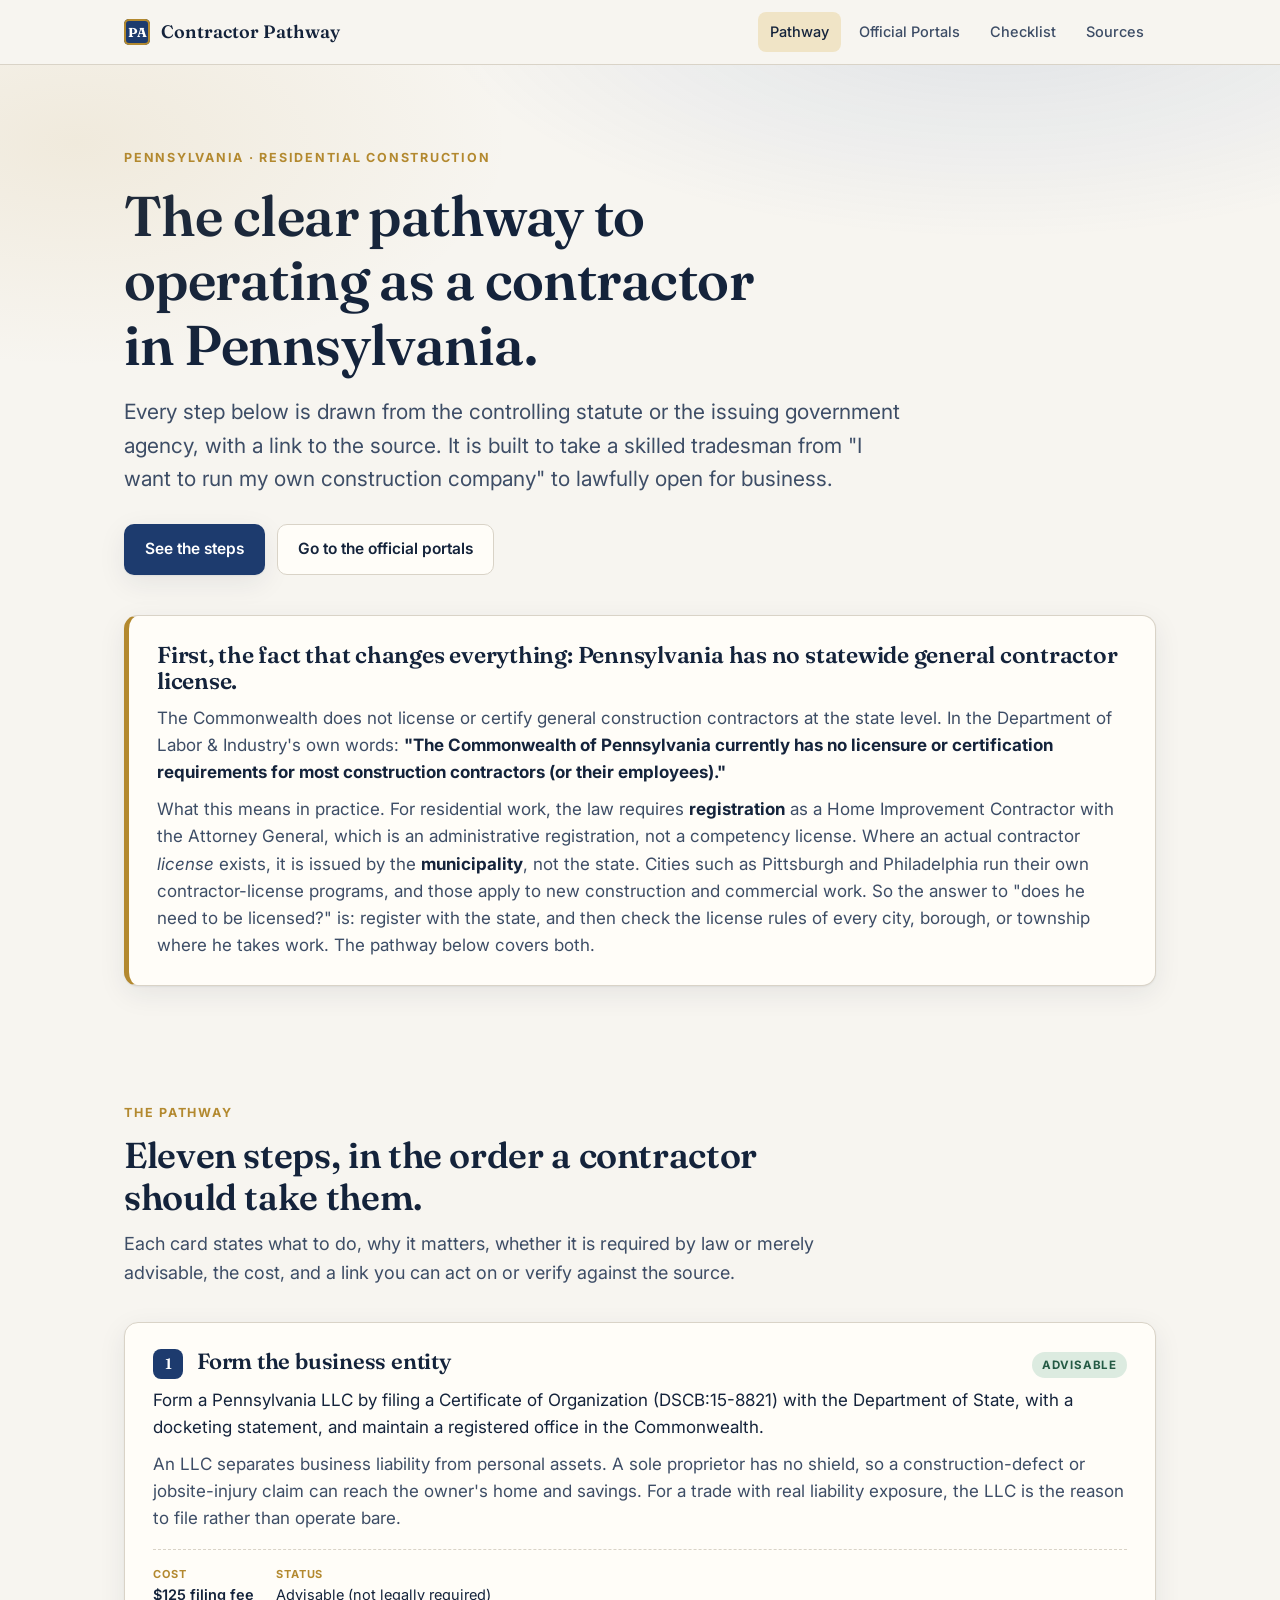
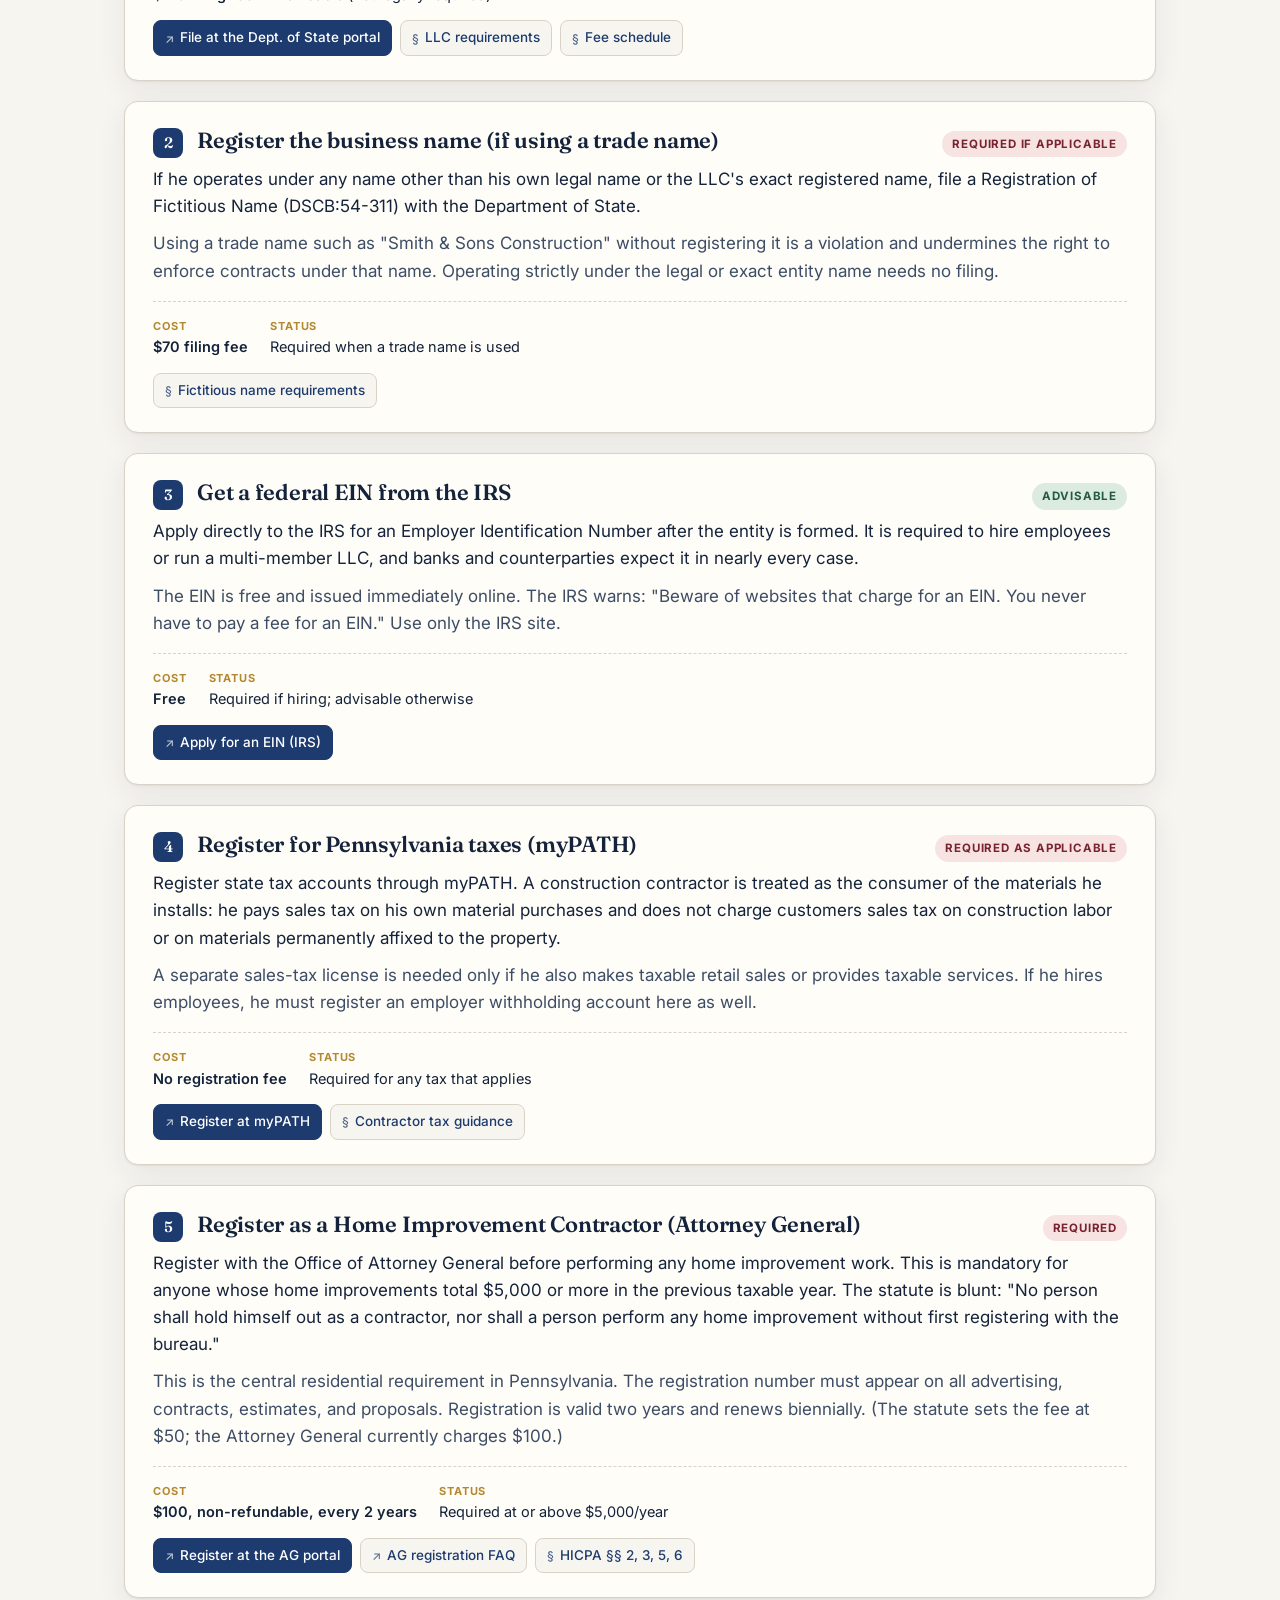
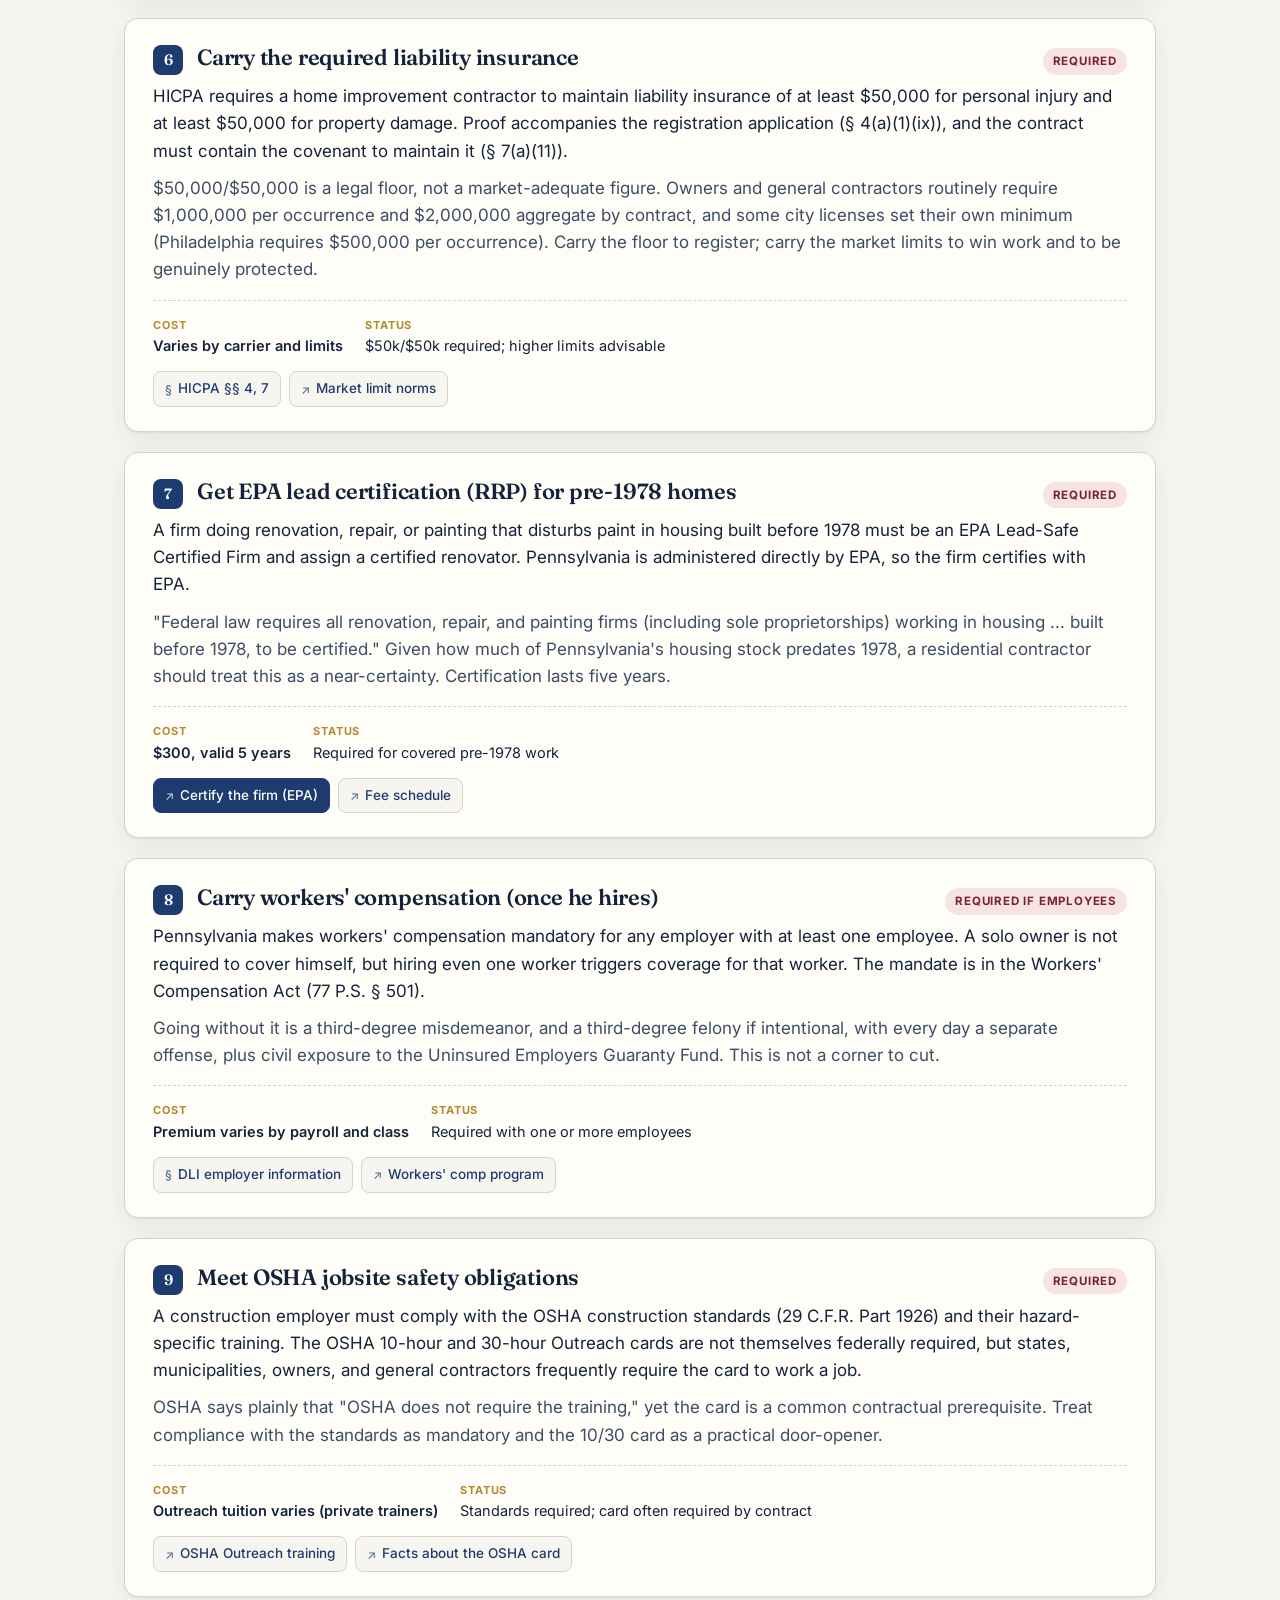
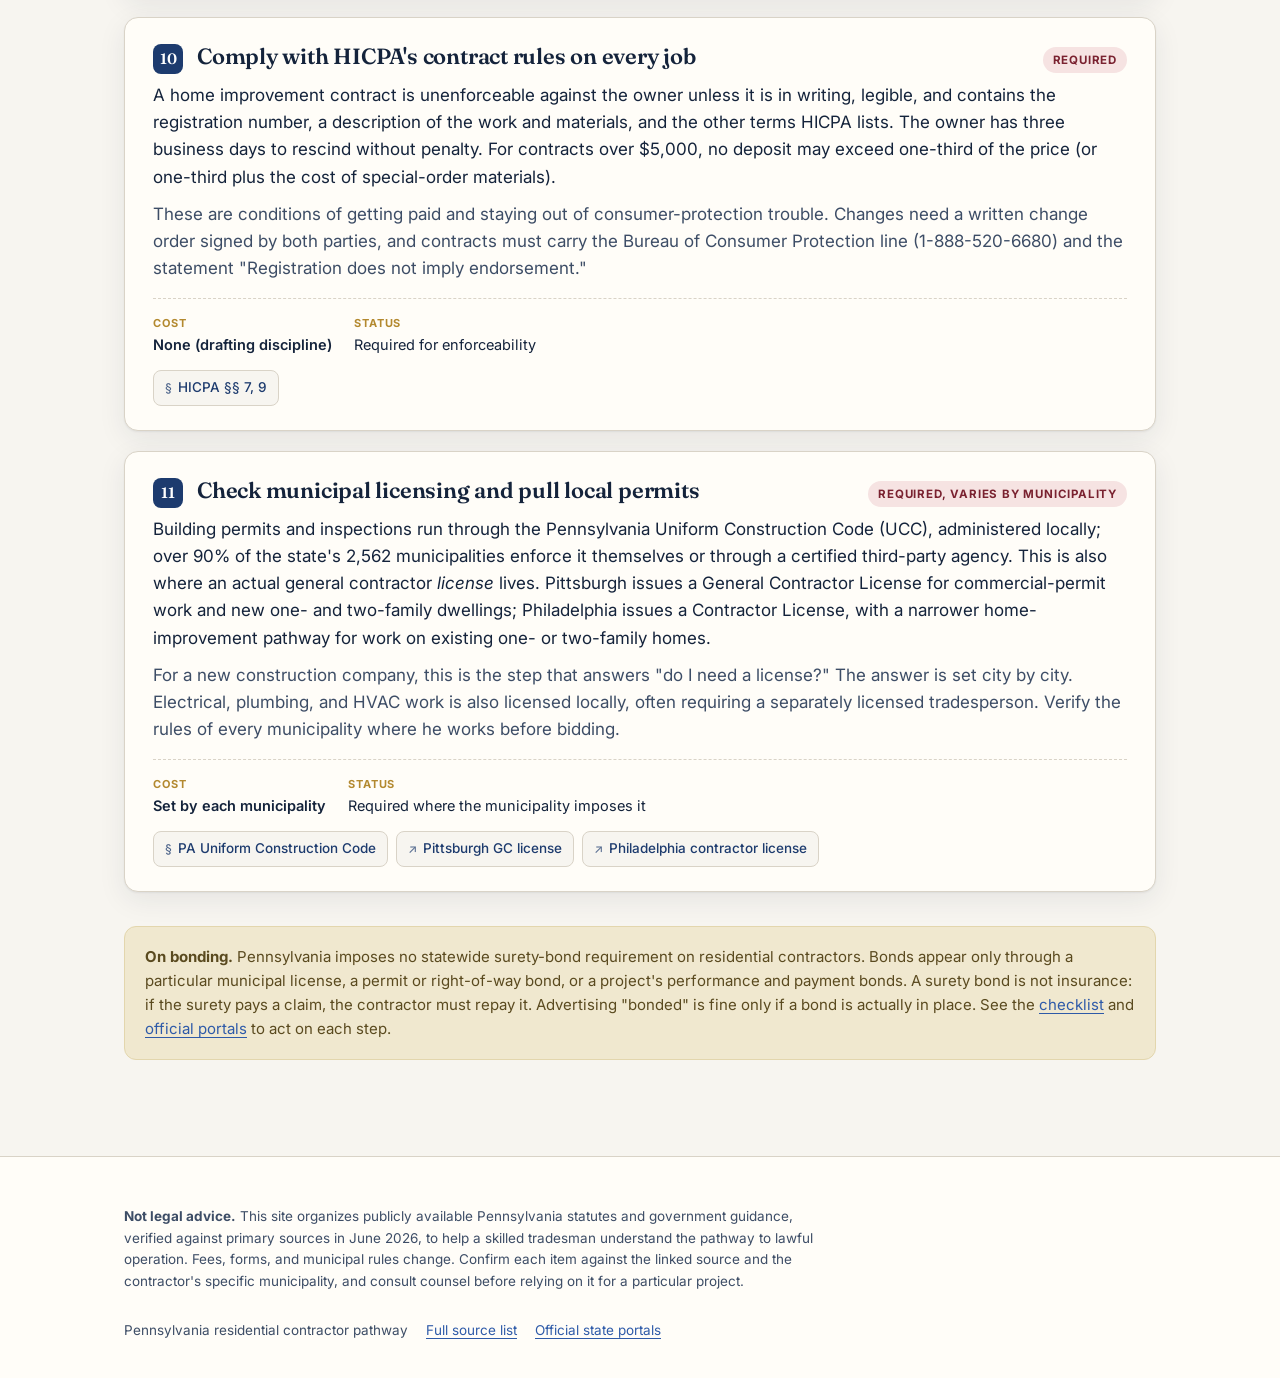
==== index.html @ 695da992 "PA residential contractor pathway site" ====
<!DOCTYPE html>
<html lang="en">
<head>
<meta charset="utf-8">
<meta name="viewport" content="width=device-width, initial-scale=1">
<title>Becoming a Contractor in Pennsylvania — The Residential Pathway</title>
<meta name="description" content="A verified, source-linked pathway to lawfully operating as a residential contractor in Pennsylvania: registration, insurance, federal certification, and local licensing.">
<link rel="preconnect" href="https://fonts.googleapis.com">
<link rel="preconnect" href="https://fonts.gstatic.com" crossorigin>
<link href="https://fonts.googleapis.com/css2?family=Fraunces:opsz,wght@9..144,500;9..144,600&family=Inter:wght@400;500;600;700&display=swap" rel="stylesheet">
<link rel="stylesheet" href="assets/css/styles.css">
</head>
<body>
<header class="topbar">
  <div class="wrap">
    <a class="brand-mark" href="index.html"><span class="keystone">PA</span> Contractor Pathway</a>
    <button class="nav-toggle" aria-expanded="false" aria-label="Menu">Menu</button>
    <nav class="nav">
      <a href="index.html">Pathway</a>
      <a href="pathways.html">Official Portals</a>
      <a href="checklist.html">Checklist</a>
      <a href="sources.html">Sources</a>
    </nav>
  </div>
</header>

<section class="hero">
  <div class="wrap">
    <span class="eyebrow">Pennsylvania &middot; Residential construction</span>
    <h1>The clear pathway to operating as a contractor in Pennsylvania.</h1>
    <p class="lede">Every step below is drawn from the controlling statute or the issuing government agency, with a link to the source. It is built to take a skilled tradesman from "I want to run my own construction company" to lawfully open for business.</p>
    <div class="cta-row">
      <a class="btn btn-primary" href="#pathway">See the steps</a>
      <a class="btn btn-ghost" href="pathways.html">Go to the official portals</a>
    </div>

    <div class="truth" id="truth" style="margin-top:40px;">
      <h2>First, the fact that changes everything: Pennsylvania has no statewide general contractor license.</h2>
      <p>The Commonwealth does not license or certify general construction contractors at the state level. In the Department of Labor &amp; Industry's own words: <strong>"The Commonwealth of Pennsylvania currently has no licensure or certification requirements for most construction contractors (or their employees)."</strong></p>
      <p>What this means in practice. For residential work, the law requires <strong>registration</strong> as a Home Improvement Contractor with the Attorney General, which is an administrative registration, not a competency license. Where an actual contractor <em>license</em> exists, it is issued by the <strong>municipality</strong>, not the state. Cities such as Pittsburgh and Philadelphia run their own contractor-license programs, and those apply to new construction and commercial work. So the answer to "does he need to be licensed?" is: register with the state, and then check the license rules of every city, borough, or township where he takes work. The pathway below covers both.</p>
    </div>
  </div>
</section>

<section class="block" id="pathway">
  <div class="wrap">
    <div class="section-head">
      <span class="eyebrow">The pathway</span>
      <h2>Eleven steps, in the order a contractor should take them.</h2>
      <p>Each card states what to do, why it matters, whether it is required by law or merely advisable, the cost, and a link you can act on or verify against the source.</p>
    </div>

    <div class="steps">

      <!-- 1 -->
      <article class="step" id="step-1">
        <div class="step-top"><span class="step-num">1</span><h3>Form the business entity</h3><span class="badge badge-adv">Advisable</span></div>
        <p class="what">Form a Pennsylvania LLC by filing a Certificate of Organization (DSCB:15-8821) with the Department of State, with a docketing statement, and maintain a registered office in the Commonwealth.</p>
        <p class="why">An LLC separates business liability from personal assets. A sole proprietor has no shield, so a construction-defect or jobsite-injury claim can reach the owner's home and savings. For a trade with real liability exposure, the LLC is the reason to file rather than operate bare.</p>
        <div class="meta"><div><span class="label">Cost</span><span class="cost">$125 filing fee</span></div><div><span class="label">Status</span>Advisable (not legally required)</div></div>
        <div class="links">
          <a class="src action" href="https://www.corporations.pa.gov/" target="_blank" rel="noopener">File at the Dept. of State portal</a>
          <a class="src doc" href="https://www.pa.gov/agencies/dos/programs/business/types-of-filings-and-registrations/pennsylvania-limited-liability-company" target="_blank" rel="noopener">LLC requirements</a>
          <a class="src doc" href="https://www.pa.gov/agencies/dos/programs/business/fees-and-payments" target="_blank" rel="noopener">Fee schedule</a>
        </div>
      </article>

      <!-- 2 -->
      <article class="step" id="step-2">
        <div class="step-top"><span class="step-num">2</span><h3>Register the business name (if using a trade name)</h3><span class="badge badge-req">Required if applicable</span></div>
        <p class="what">If he operates under any name other than his own legal name or the LLC's exact registered name, file a Registration of Fictitious Name (DSCB:54-311) with the Department of State.</p>
        <p class="why">Using a trade name such as "Smith &amp; Sons Construction" without registering it is a violation and undermines the right to enforce contracts under that name. Operating strictly under the legal or exact entity name needs no filing.</p>
        <div class="meta"><div><span class="label">Cost</span><span class="cost">$70 filing fee</span></div><div><span class="label">Status</span>Required when a trade name is used</div></div>
        <div class="links">
          <a class="src doc" href="https://www.pa.gov/agencies/dos/programs/business/types-of-filings-and-registrations/fictitious-names" target="_blank" rel="noopener">Fictitious name requirements</a>
        </div>
      </article>

      <!-- 3 -->
      <article class="step" id="step-3">
        <div class="step-top"><span class="step-num">3</span><h3>Get a federal EIN from the IRS</h3><span class="badge badge-adv">Advisable</span></div>
        <p class="what">Apply directly to the IRS for an Employer Identification Number after the entity is formed. It is required to hire employees or run a multi-member LLC, and banks and counterparties expect it in nearly every case.</p>
        <p class="why">The EIN is free and issued immediately online. The IRS warns: "Beware of websites that charge for an EIN. You never have to pay a fee for an EIN." Use only the IRS site.</p>
        <div class="meta"><div><span class="label">Cost</span><span class="cost">Free</span></div><div><span class="label">Status</span>Required if hiring; advisable otherwise</div></div>
        <div class="links">
          <a class="src action" href="https://www.irs.gov/businesses/small-businesses-self-employed/get-an-employer-identification-number" target="_blank" rel="noopener">Apply for an EIN (IRS)</a>
        </div>
      </article>

      <!-- 4 -->
      <article class="step" id="step-4">
        <div class="step-top"><span class="step-num">4</span><h3>Register for Pennsylvania taxes (myPATH)</h3><span class="badge badge-req">Required as applicable</span></div>
        <p class="what">Register state tax accounts through myPATH. A construction contractor is treated as the consumer of the materials he installs: he pays sales tax on his own material purchases and does not charge customers sales tax on construction labor or on materials permanently affixed to the property.</p>
        <p class="why">A separate sales-tax license is needed only if he also makes taxable retail sales or provides taxable services. If he hires employees, he must register an employer withholding account here as well.</p>
        <div class="meta"><div><span class="label">Cost</span><span class="cost">No registration fee</span></div><div><span class="label">Status</span>Required for any tax that applies</div></div>
        <div class="links">
          <a class="src action" href="https://mypath.pa.gov/" target="_blank" rel="noopener">Register at myPATH</a>
          <a class="src doc" href="https://hub.business.pa.gov/Home/HelpCenterDetail/ConstructionContractorsLandscapers" target="_blank" rel="noopener">Contractor tax guidance</a>
        </div>
      </article>

      <!-- 5 -->
      <article class="step" id="step-5">
        <div class="step-top"><span class="step-num">5</span><h3>Register as a Home Improvement Contractor (Attorney General)</h3><span class="badge badge-req">Required</span></div>
        <p class="what">Register with the Office of Attorney General before performing any home improvement work. This is mandatory for anyone whose home improvements total $5,000 or more in the previous taxable year. The statute is blunt: "No person shall hold himself out as a contractor, nor shall a person perform any home improvement without first registering with the bureau."</p>
        <p class="why">This is the central residential requirement in Pennsylvania. The registration number must appear on all advertising, contracts, estimates, and proposals. Registration is valid two years and renews biennially. (The statute sets the fee at $50; the Attorney General currently charges $100.)</p>
        <div class="meta"><div><span class="label">Cost</span><span class="cost">$100, non-refundable, every 2 years</span></div><div><span class="label">Status</span>Required at or above $5,000/year</div></div>
        <div class="links">
          <a class="src action" href="https://hic.attorneygeneral.gov/" target="_blank" rel="noopener">Register at the AG portal</a>
          <a class="src" href="https://www.attorneygeneral.gov/resources/home-improvement-contractor-registration/contractor-frequently-asked-questions/" target="_blank" rel="noopener">AG registration FAQ</a>
          <a class="src doc" href="https://www.legis.state.pa.us/WU01/LI/LI/US/HTM/2008/0/0132..HTM" target="_blank" rel="noopener">HICPA &sect;&sect; 2, 3, 5, 6</a>
        </div>
      </article>

      <!-- 6 -->
      <article class="step" id="step-6">
        <div class="step-top"><span class="step-num">6</span><h3>Carry the required liability insurance</h3><span class="badge badge-req">Required</span></div>
        <p class="what">HICPA requires a home improvement contractor to maintain liability insurance of at least $50,000 for personal injury and at least $50,000 for property damage. Proof accompanies the registration application (&sect; 4(a)(1)(ix)), and the contract must contain the covenant to maintain it (&sect; 7(a)(11)).</p>
        <p class="why">$50,000/$50,000 is a legal floor, not a market-adequate figure. Owners and general contractors routinely require $1,000,000 per occurrence and $2,000,000 aggregate by contract, and some city licenses set their own minimum (Philadelphia requires $500,000 per occurrence). Carry the floor to register; carry the market limits to win work and to be genuinely protected.</p>
        <div class="meta"><div><span class="label">Cost</span><span class="cost">Varies by carrier and limits</span></div><div><span class="label">Status</span>$50k/$50k required; higher limits advisable</div></div>
        <div class="links">
          <a class="src doc" href="https://www.legis.state.pa.us/WU01/LI/LI/US/HTM/2008/0/0132..HTM" target="_blank" rel="noopener">HICPA &sect;&sect; 4, 7</a>
          <a class="src" href="https://constructioncoverage.com/insurance/general-liability/requirements" target="_blank" rel="noopener">Market limit norms</a>
        </div>
      </article>

      <!-- 7 -->
      <article class="step" id="step-7">
        <div class="step-top"><span class="step-num">7</span><h3>Get EPA lead certification (RRP) for pre-1978 homes</h3><span class="badge badge-req">Required</span></div>
        <p class="what">A firm doing renovation, repair, or painting that disturbs paint in housing built before 1978 must be an EPA Lead-Safe Certified Firm and assign a certified renovator. Pennsylvania is administered directly by EPA, so the firm certifies with EPA.</p>
        <p class="why">"Federal law requires all renovation, repair, and painting firms (including sole proprietorships) working in housing ... built before 1978, to be certified." Given how much of Pennsylvania's housing stock predates 1978, a residential contractor should treat this as a near-certainty. Certification lasts five years.</p>
        <div class="meta"><div><span class="label">Cost</span><span class="cost">$300, valid 5 years</span></div><div><span class="label">Status</span>Required for covered pre-1978 work</div></div>
        <div class="links">
          <a class="src action" href="https://www.epa.gov/lead/renovation-repair-and-painting-program-firm-certification" target="_blank" rel="noopener">Certify the firm (EPA)</a>
          <a class="src" href="https://www.epa.gov/lead/epa-certification-program-fees-renovation-firms-and-abatement-firms" target="_blank" rel="noopener">Fee schedule</a>
        </div>
      </article>

      <!-- 8 -->
      <article class="step" id="step-8">
        <div class="step-top"><span class="step-num">8</span><h3>Carry workers' compensation (once he hires)</h3><span class="badge badge-req">Required if employees</span></div>
        <p class="what">Pennsylvania makes workers' compensation mandatory for any employer with at least one employee. A solo owner is not required to cover himself, but hiring even one worker triggers coverage for that worker. The mandate is in the Workers' Compensation Act (77 P.S. &sect; 501).</p>
        <p class="why">Going without it is a third-degree misdemeanor, and a third-degree felony if intentional, with every day a separate offense, plus civil exposure to the Uninsured Employers Guaranty Fund. This is not a corner to cut.</p>
        <div class="meta"><div><span class="label">Cost</span><span class="cost">Premium varies by payroll and class</span></div><div><span class="label">Status</span>Required with one or more employees</div></div>
        <div class="links">
          <a class="src doc" href="https://www.pa.gov/agencies/dli/resources/for-employers-and-educators/workers--compensation-for-employers/libc-200-employer-information" target="_blank" rel="noopener">DLI employer information</a>
          <a class="src" href="https://www.pa.gov/agencies/dli/programs-services/workers-compensation" target="_blank" rel="noopener">Workers' comp program</a>
        </div>
      </article>

      <!-- 9 -->
      <article class="step" id="step-9">
        <div class="step-top"><span class="step-num">9</span><h3>Meet OSHA jobsite safety obligations</h3><span class="badge badge-req">Required</span></div>
        <p class="what">A construction employer must comply with the OSHA construction standards (29 C.F.R. Part 1926) and their hazard-specific training. The OSHA 10-hour and 30-hour Outreach cards are not themselves federally required, but states, municipalities, owners, and general contractors frequently require the card to work a job.</p>
        <p class="why">OSHA says plainly that "OSHA does not require the training," yet the card is a common contractual prerequisite. Treat compliance with the standards as mandatory and the 10/30 card as a practical door-opener.</p>
        <div class="meta"><div><span class="label">Cost</span><span class="cost">Outreach tuition varies (private trainers)</span></div><div><span class="label">Status</span>Standards required; card often required by contract</div></div>
        <div class="links">
          <a class="src" href="https://www.osha.gov/training/outreach" target="_blank" rel="noopener">OSHA Outreach training</a>
          <a class="src" href="https://www.osha.gov/training/oshacardfacts" target="_blank" rel="noopener">Facts about the OSHA card</a>
        </div>
      </article>

      <!-- 10 -->
      <article class="step" id="step-10">
        <div class="step-top"><span class="step-num">10</span><h3>Comply with HICPA's contract rules on every job</h3><span class="badge badge-req">Required</span></div>
        <p class="what">A home improvement contract is unenforceable against the owner unless it is in writing, legible, and contains the registration number, a description of the work and materials, and the other terms HICPA lists. The owner has three business days to rescind without penalty. For contracts over $5,000, no deposit may exceed one-third of the price (or one-third plus the cost of special-order materials).</p>
        <p class="why">These are conditions of getting paid and staying out of consumer-protection trouble. Changes need a written change order signed by both parties, and contracts must carry the Bureau of Consumer Protection line (1-888-520-6680) and the statement "Registration does not imply endorsement."</p>
        <div class="meta"><div><span class="label">Cost</span><span class="cost">None (drafting discipline)</span></div><div><span class="label">Status</span>Required for enforceability</div></div>
        <div class="links">
          <a class="src doc" href="https://www.legis.state.pa.us/WU01/LI/LI/US/HTM/2008/0/0132..HTM" target="_blank" rel="noopener">HICPA &sect;&sect; 7, 9</a>
        </div>
      </article>

      <!-- 11 -->
      <article class="step" id="step-11">
        <div class="step-top"><span class="step-num">11</span><h3>Check municipal licensing and pull local permits</h3><span class="badge badge-req">Required, varies by municipality</span></div>
        <p class="what">Building permits and inspections run through the Pennsylvania Uniform Construction Code (UCC), administered locally; over 90% of the state's 2,562 municipalities enforce it themselves or through a certified third-party agency. This is also where an actual general contractor <em>license</em> lives. Pittsburgh issues a General Contractor License for commercial-permit work and new one- and two-family dwellings; Philadelphia issues a Contractor License, with a narrower home-improvement pathway for work on existing one- or two-family homes.</p>
        <p class="why">For a new construction company, this is the step that answers "do I need a license?" The answer is set city by city. Electrical, plumbing, and HVAC work is also licensed locally, often requiring a separately licensed tradesperson. Verify the rules of every municipality where he works before bidding.</p>
        <div class="meta"><div><span class="label">Cost</span><span class="cost">Set by each municipality</span></div><div><span class="label">Status</span>Required where the municipality imposes it</div></div>
        <div class="links">
          <a class="src doc" href="https://www.pa.gov/agencies/dli/programs-services/labor-management-relations/bureau-of-occupational-and-industrial-safety/uniform-construction-code-home" target="_blank" rel="noopener">PA Uniform Construction Code</a>
          <a class="src" href="https://www.pittsburghpa.gov/Business-Development/Permits-Licenses-and-Inspections/Licenses/Contractor-Licenses/General-Contractor-Licenses" target="_blank" rel="noopener">Pittsburgh GC license</a>
          <a class="src" href="https://www.phila.gov/services/permits-violations-licenses/get-a-license/trade-licenses/get-a-contractor-license/" target="_blank" rel="noopener">Philadelphia contractor license</a>
        </div>
      </article>

    </div>

    <div class="note" style="margin-top:34px;">
      <strong>On bonding.</strong> Pennsylvania imposes no statewide surety-bond requirement on residential contractors. Bonds appear only through a particular municipal license, a permit or right-of-way bond, or a project's performance and payment bonds. A surety bond is not insurance: if the surety pays a claim, the contractor must repay it. Advertising "bonded" is fine only if a bond is actually in place. See the <a href="checklist.html">checklist</a> and <a href="pathways.html">official portals</a> to act on each step.
    </div>
  </div>
</section>

<footer>
  <div class="wrap">
    <p class="disc"><strong>Not legal advice.</strong> This site organizes publicly available Pennsylvania statutes and government guidance, verified against primary sources in June 2026, to help a skilled tradesman understand the pathway to lawful operation. Fees, forms, and municipal rules change. Confirm each item against the linked source and the contractor's specific municipality, and consult counsel before relying on it for a particular project.</p>
    <div class="meta-row">
      <span>Pennsylvania residential contractor pathway</span>
      <a href="sources.html">Full source list</a>
      <a href="pathways.html">Official state portals</a>
    </div>
  </div>
</footer>
<script src="assets/js/main.js"></script>
</body>
</html>
---- assets/css/styles.css ----
/* PA Residential Contractor Pathway — design system
   Editorial, professional, trustworthy. No framework. */

:root {
  --ink: #14233b;          /* deep navy text */
  --ink-soft: #3d4d66;
  --paper: #f7f5f0;        /* warm paper */
  --paper-2: #fffdf8;
  --line: #d9d3c7;
  --brand: #1d3b6e;        /* commonwealth blue */
  --brand-2: #2e5aa8;
  --gold: #b3892f;         /* keystone gold accent */
  --gold-soft: #f0e4c6;
  --req: #7a2230;          /* required = oxblood */
  --req-bg: #f6e3e2;
  --adv: #245a44;          /* advisable = green */
  --adv-bg: #dcebe0;
  --info: #5a4a1f;
  --info-bg: #f0e8cf;
  --shadow: 0 1px 2px rgba(20,35,59,.06), 0 8px 28px rgba(20,35,59,.08);
  --radius: 14px;
  --maxw: 1080px;
}

* { box-sizing: border-box; }

html { scroll-behavior: smooth; }

body {
  margin: 0;
  font-family: "Inter", system-ui, -apple-system, Segoe UI, Roboto, sans-serif;
  color: var(--ink);
  background: var(--paper);
  line-height: 1.6;
  font-size: 17px;
  -webkit-font-smoothing: antialiased;
}

h1, h2, h3, .serif {
  font-family: "Fraunces", Georgia, "Times New Roman", serif;
  font-weight: 600;
  line-height: 1.15;
  color: var(--ink);
  letter-spacing: -0.01em;
}

a { color: var(--brand-2); text-underline-offset: 3px; }
a:hover { color: var(--brand); }

.wrap { max-width: var(--maxw); margin: 0 auto; padding: 0 24px; }

/* ---------- Top bar ---------- */
.topbar {
  position: sticky; top: 0; z-index: 50;
  background: rgba(247,245,240,.86);
  backdrop-filter: saturate(140%) blur(10px);
  border-bottom: 1px solid var(--line);
}
.topbar .wrap { display: flex; align-items: center; justify-content: space-between; height: 64px; }
.brand-mark { display: flex; align-items: center; gap: 11px; font-family: "Fraunces", serif; font-weight: 600; font-size: 18px; color: var(--ink); text-decoration: none; }
.keystone {
  width: 26px; height: 26px; flex: none;
  background: var(--brand); color: #fff; border-radius: 5px;
  display: grid; place-items: center; font-size: 13px; font-weight: 700;
  box-shadow: inset 0 0 0 2px var(--gold);
}
.nav { display: flex; gap: 6px; align-items: center; }
.nav a {
  text-decoration: none; color: var(--ink-soft); font-size: 14.5px; font-weight: 500;
  padding: 8px 12px; border-radius: 8px;
}
.nav a:hover, .nav a.active { background: var(--gold-soft); color: var(--ink); }
.nav-toggle { display: none; background: none; border: 1px solid var(--line); border-radius: 8px; padding: 7px 10px; font-size: 14px; cursor: pointer; }

/* ---------- Hero ---------- */
.hero { padding: 78px 0 56px; position: relative; overflow: hidden; }
.hero::before {
  content: ""; position: absolute; inset: 0;
  background:
    radial-gradient(820px 360px at 78% -8%, rgba(46,90,168,.13), transparent 70%),
    radial-gradient(620px 320px at 6% 8%, rgba(179,137,47,.10), transparent 70%);
  pointer-events: none;
}
.eyebrow {
  display: inline-block; text-transform: uppercase; letter-spacing: .14em;
  font-size: 12.5px; font-weight: 700; color: var(--gold);
  margin-bottom: 16px;
}
.hero h1 { font-size: clamp(34px, 5.2vw, 56px); margin: 0 0 18px; max-width: 17ch; }
.hero p.lede { font-size: clamp(18px, 2.2vw, 21px); color: var(--ink-soft); max-width: 60ch; margin: 0 0 28px; }
.cta-row { display: flex; flex-wrap: wrap; gap: 12px; }
.btn {
  display: inline-flex; align-items: center; gap: 8px;
  text-decoration: none; font-weight: 600; font-size: 15.5px;
  padding: 12px 20px; border-radius: 10px; border: 1px solid transparent;
  transition: transform .08s ease, box-shadow .2s ease;
}
.btn:hover { transform: translateY(-1px); }
.btn-primary { background: var(--brand); color: #fff; box-shadow: var(--shadow); }
.btn-primary:hover { color: #fff; background: #18335f; }
.btn-ghost { background: var(--paper-2); color: var(--ink); border-color: var(--line); }
.btn-ghost:hover { color: var(--ink); border-color: var(--gold); }

/* ---------- Truth callout ---------- */
.truth {
  margin: 8px 0 0; padding: 26px 28px;
  background: var(--paper-2); border: 1px solid var(--line);
  border-left: 5px solid var(--gold);
  border-radius: var(--radius); box-shadow: var(--shadow);
}
.truth h2 { font-size: 23px; margin: 0 0 10px; }
.truth p { margin: 0 0 10px; color: var(--ink-soft); }
.truth p:last-child { margin-bottom: 0; }
.truth strong { color: var(--ink); }

/* ---------- Section headings ---------- */
section.block { padding: 56px 0; }
.section-head { max-width: 64ch; margin-bottom: 34px; }
.section-head .eyebrow { margin-bottom: 12px; }
.section-head h2 { font-size: clamp(26px, 3.4vw, 36px); margin: 0 0 12px; }
.section-head p { color: var(--ink-soft); margin: 0; font-size: 18px; }

/* ---------- Step cards ---------- */
.steps { display: grid; gap: 20px; }
.step {
  position: relative; background: var(--paper-2);
  border: 1px solid var(--line); border-radius: var(--radius);
  padding: 26px 28px 24px; box-shadow: var(--shadow);
  scroll-margin-top: 84px;
}
.step-top { display: flex; align-items: baseline; gap: 14px; flex-wrap: wrap; margin-bottom: 8px; }
.step-num {
  font-family: "Fraunces", serif; font-weight: 600; font-size: 15px;
  color: #fff; background: var(--brand); width: 30px; height: 30px; flex: none;
  border-radius: 8px; display: grid; place-items: center;
}
.step h3 { font-size: 22px; margin: 0; flex: 1 1 240px; }
.badge {
  font-size: 11.5px; font-weight: 700; text-transform: uppercase; letter-spacing: .07em;
  padding: 4px 10px; border-radius: 999px; white-space: nowrap;
}
.badge-req { background: var(--req-bg); color: var(--req); }
.badge-adv { background: var(--adv-bg); color: var(--adv); }
.badge-info { background: var(--info-bg); color: var(--info); }
.step .what { margin: 6px 0 0; }
.step .why { color: var(--ink-soft); margin: 10px 0 0; }
.meta { display: flex; flex-wrap: wrap; gap: 10px 22px; margin-top: 16px; padding-top: 16px; border-top: 1px dashed var(--line); font-size: 14.5px; }
.meta .label { text-transform: uppercase; letter-spacing: .08em; font-size: 11px; font-weight: 700; color: var(--gold); display: block; }
.meta .cost { font-weight: 600; }
.links { margin-top: 14px; display: flex; flex-wrap: wrap; gap: 8px; }
.src {
  display: inline-flex; align-items: center; gap: 6px;
  font-size: 13.5px; text-decoration: none; font-weight: 500;
  padding: 6px 11px; border-radius: 8px; border: 1px solid var(--line);
  background: var(--paper); color: var(--brand);
}
.src:hover { border-color: var(--gold); color: var(--brand); }
.src.action { background: var(--brand); color: #fff; border-color: var(--brand); }
.src.action:hover { background: #18335f; color: #fff; }
.src::before { content: "\2197"; font-size: 12px; opacity: .7; }
.src.doc::before { content: "\00A7"; opacity: .8; }

/* ---------- Pathways page cards ---------- */
.portal-grid { display: grid; grid-template-columns: repeat(auto-fit, minmax(280px,1fr)); gap: 18px; }
.portal {
  background: var(--paper-2); border: 1px solid var(--line); border-radius: var(--radius);
  padding: 24px; box-shadow: var(--shadow); display: flex; flex-direction: column;
}
.portal h3 { font-size: 19px; margin: 0 0 8px; }
.portal p { color: var(--ink-soft); font-size: 15px; margin: 0 0 18px; flex: 1; }
.portal .badge { align-self: flex-start; margin-bottom: 12px; }

/* ---------- Checklist ---------- */
.checklist { display: grid; gap: 12px; max-width: 760px; }
.check-item {
  display: flex; gap: 14px; align-items: flex-start;
  background: var(--paper-2); border: 1px solid var(--line); border-radius: 12px; padding: 16px 18px;
}
.check-item input { margin-top: 5px; width: 18px; height: 18px; accent-color: var(--brand); flex: none; }
.check-item .ci-body { flex: 1; }
.check-item .ci-title { font-weight: 600; }
.check-item .ci-note { color: var(--ink-soft); font-size: 14.5px; margin-top: 3px; }
.check-item .badge { margin-left: 8px; vertical-align: middle; }

/* ---------- Sources table ---------- */
.src-table { width: 100%; border-collapse: collapse; font-size: 15px; }
.src-table th, .src-table td { text-align: left; padding: 13px 14px; border-bottom: 1px solid var(--line); vertical-align: top; }
.src-table th { font-size: 12px; text-transform: uppercase; letter-spacing: .07em; color: var(--gold); }
.src-table td a { word-break: break-word; }

/* ---------- Notes / disclaimer ---------- */
.note {
  background: var(--info-bg); border: 1px solid #e3d6ad; border-radius: 12px;
  padding: 18px 20px; font-size: 15px; color: var(--info);
}
.note strong { color: var(--info); }

/* ---------- Footer ---------- */
footer { margin-top: 40px; border-top: 1px solid var(--line); background: var(--paper-2); }
footer .wrap { padding: 36px 24px; display: grid; gap: 14px; }
footer .disc { font-size: 13.5px; color: var(--ink-soft); max-width: 80ch; }
footer .meta-row { display: flex; flex-wrap: wrap; gap: 18px; font-size: 13.5px; color: var(--ink-soft); }

/* ---------- Responsive ---------- */
@media (max-width: 720px) {
  .nav { position: absolute; top: 64px; left: 0; right: 0; flex-direction: column; align-items: stretch;
    background: var(--paper-2); border-bottom: 1px solid var(--line); padding: 8px 16px 14px; display: none; }
  .nav.open { display: flex; }
  .nav-toggle { display: inline-block; }
  body { font-size: 16px; }
}

/* ---------- Print (checklist friendly) ---------- */
@media print {
  .topbar, .cta-row, footer .meta-row, .nav-toggle, .no-print { display: none !important; }
  body { background: #fff; font-size: 12px; }
  .step, .check-item, .portal, .truth { box-shadow: none; border-color: #bbb; break-inside: avoid; }
  .hero { padding: 20px 0; }
  a { color: #000; text-decoration: underline; }
  .src { border: none; padding: 0; }
}
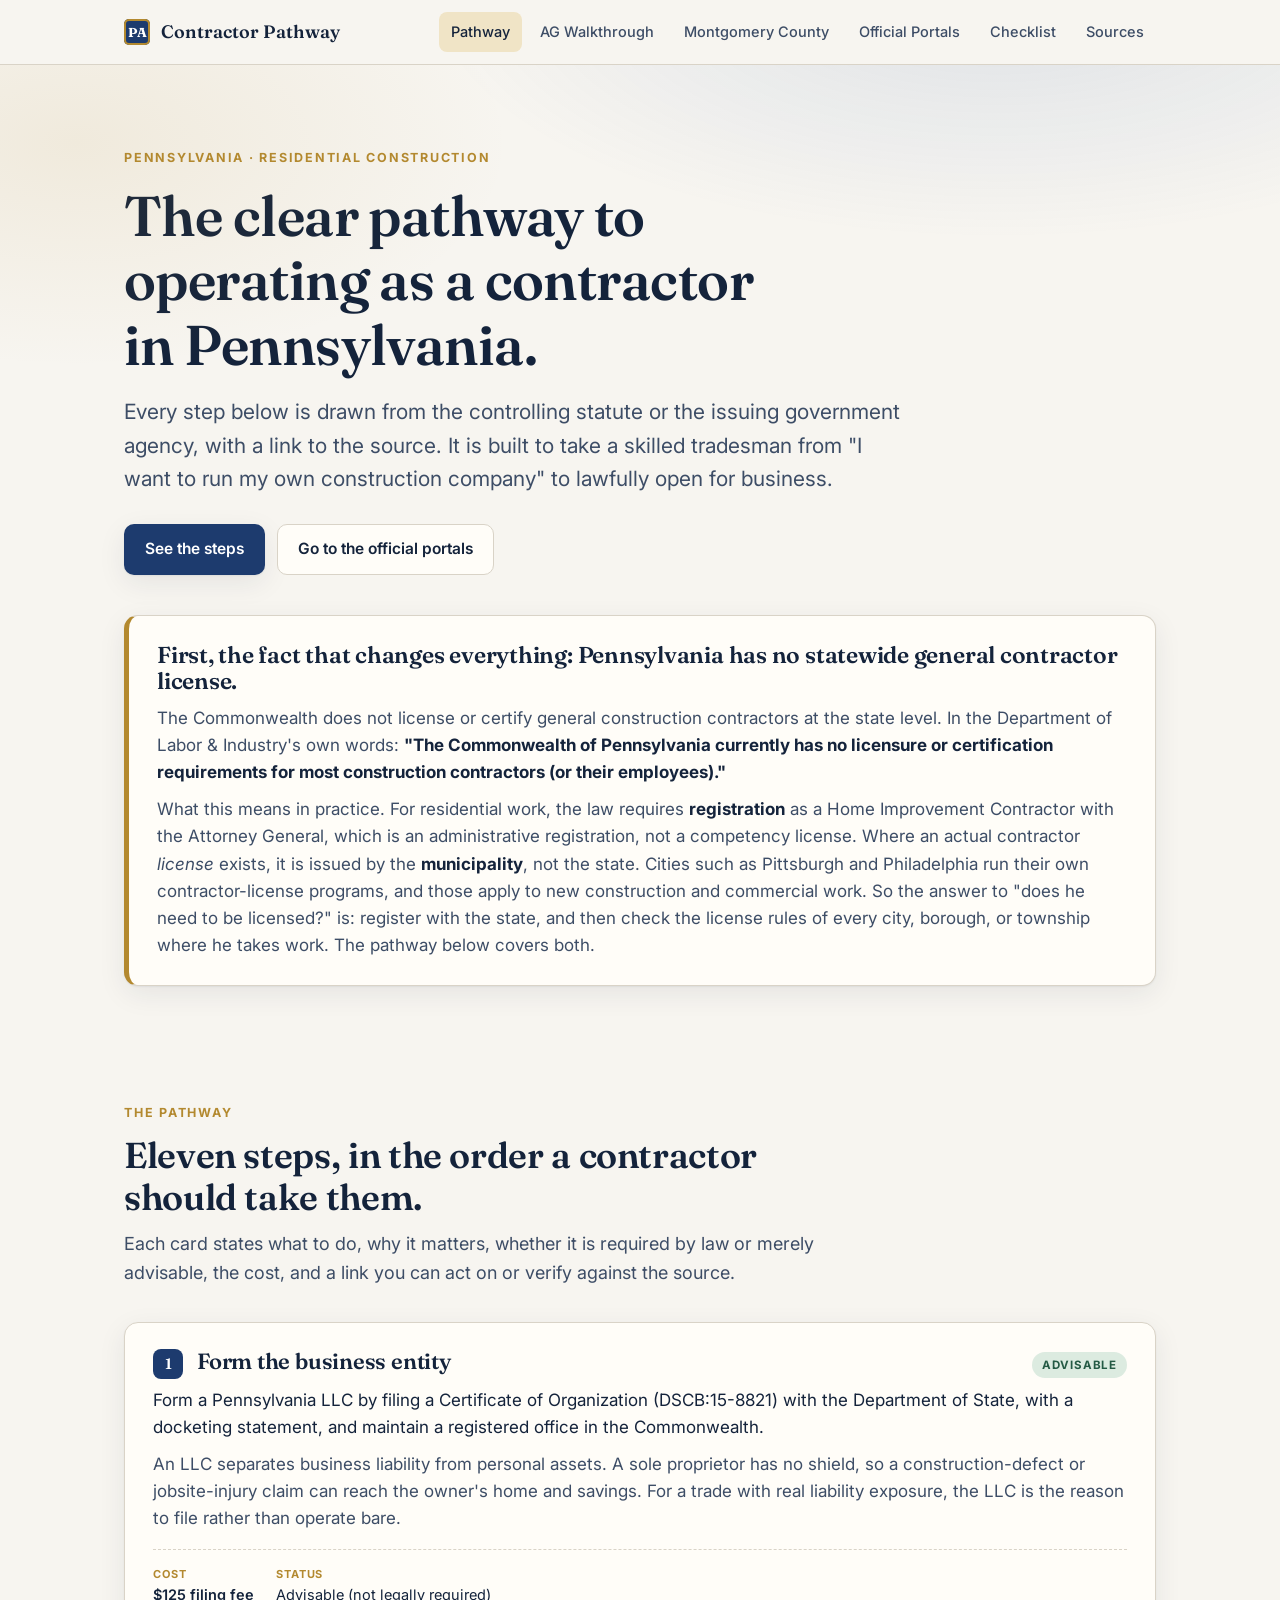
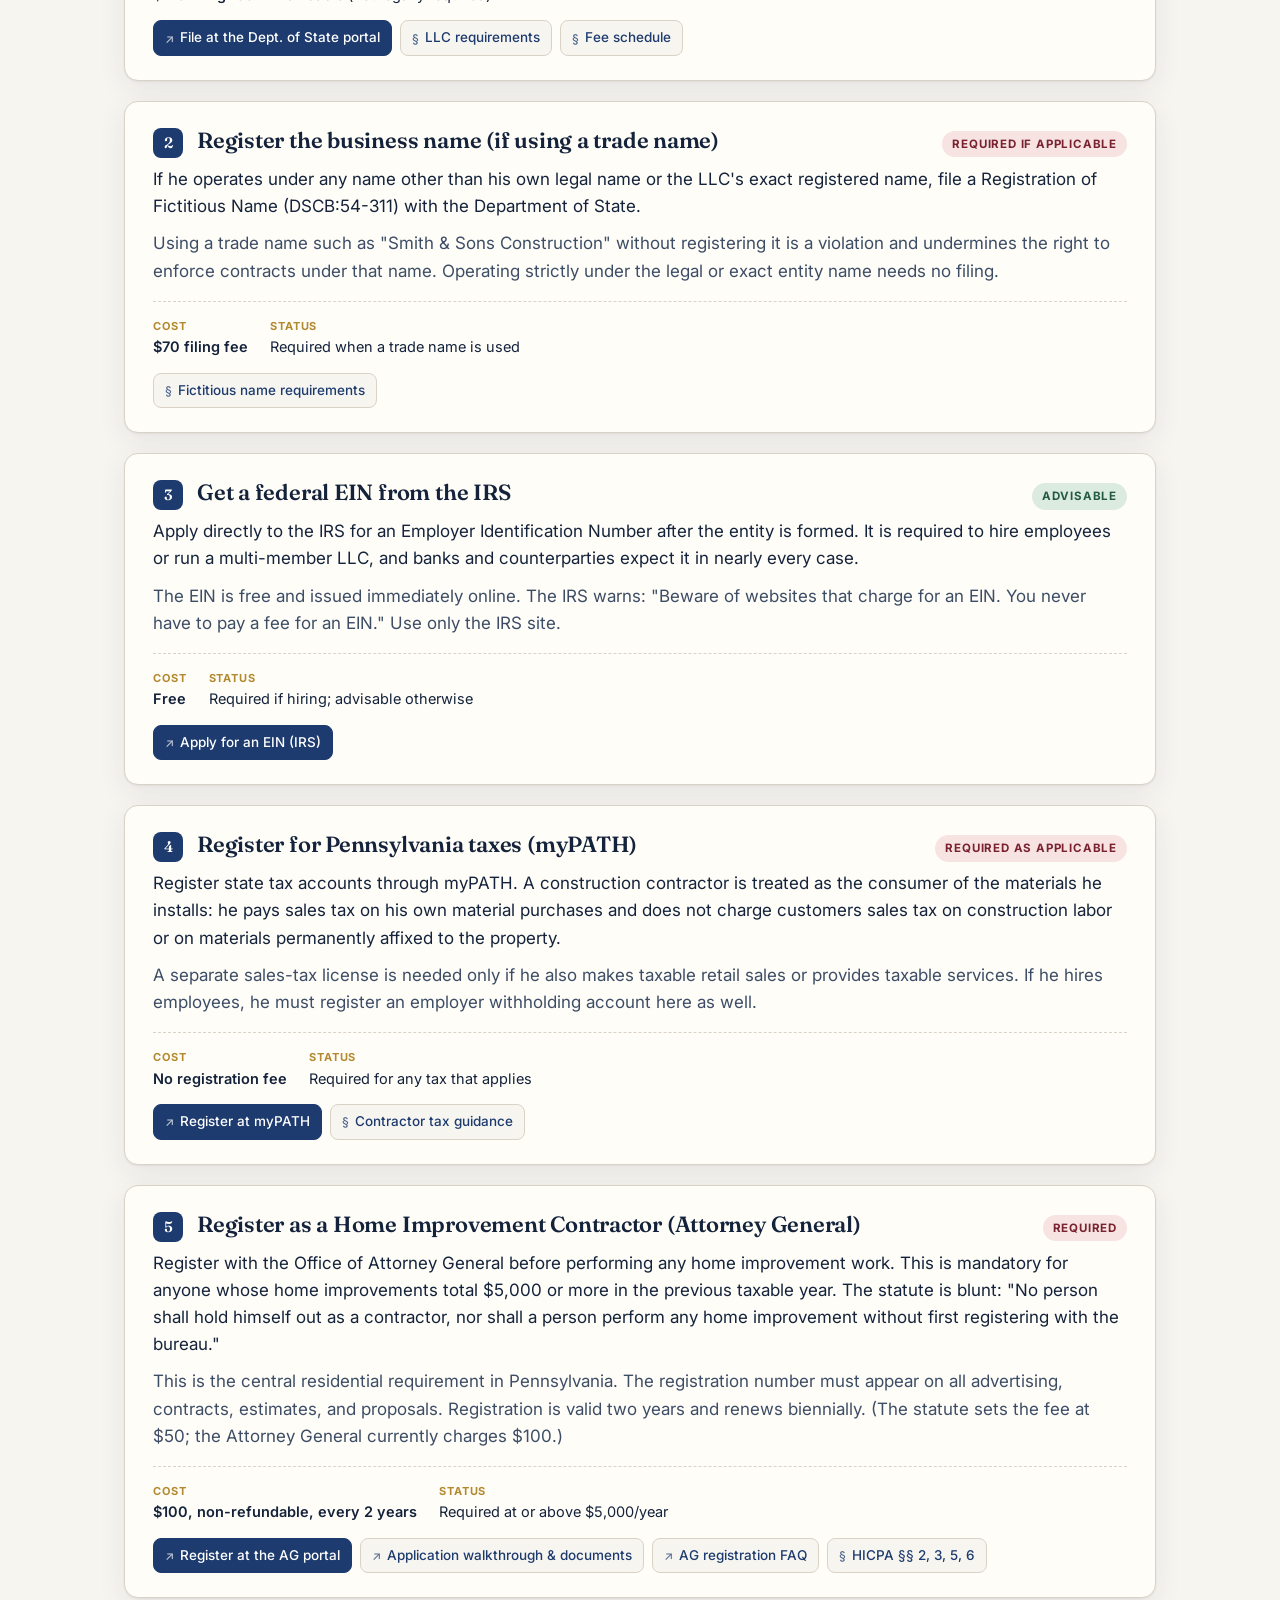
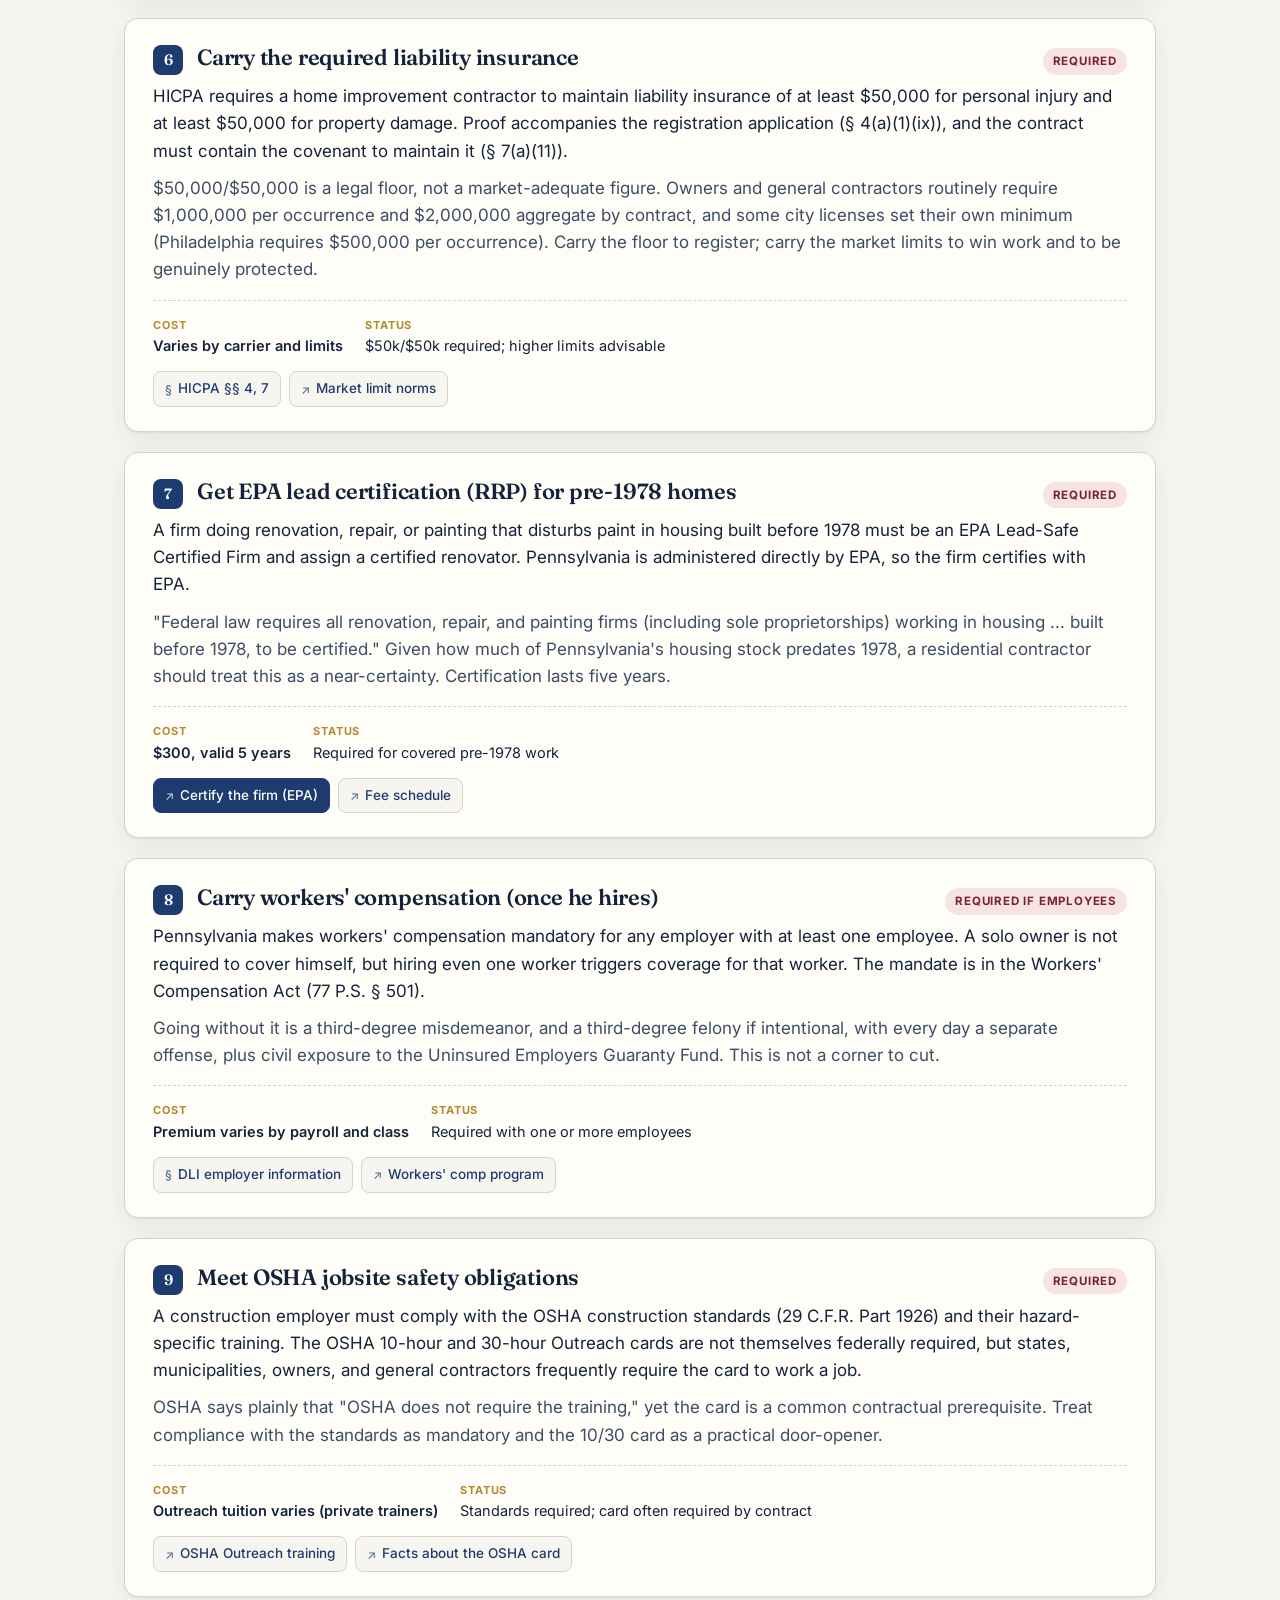
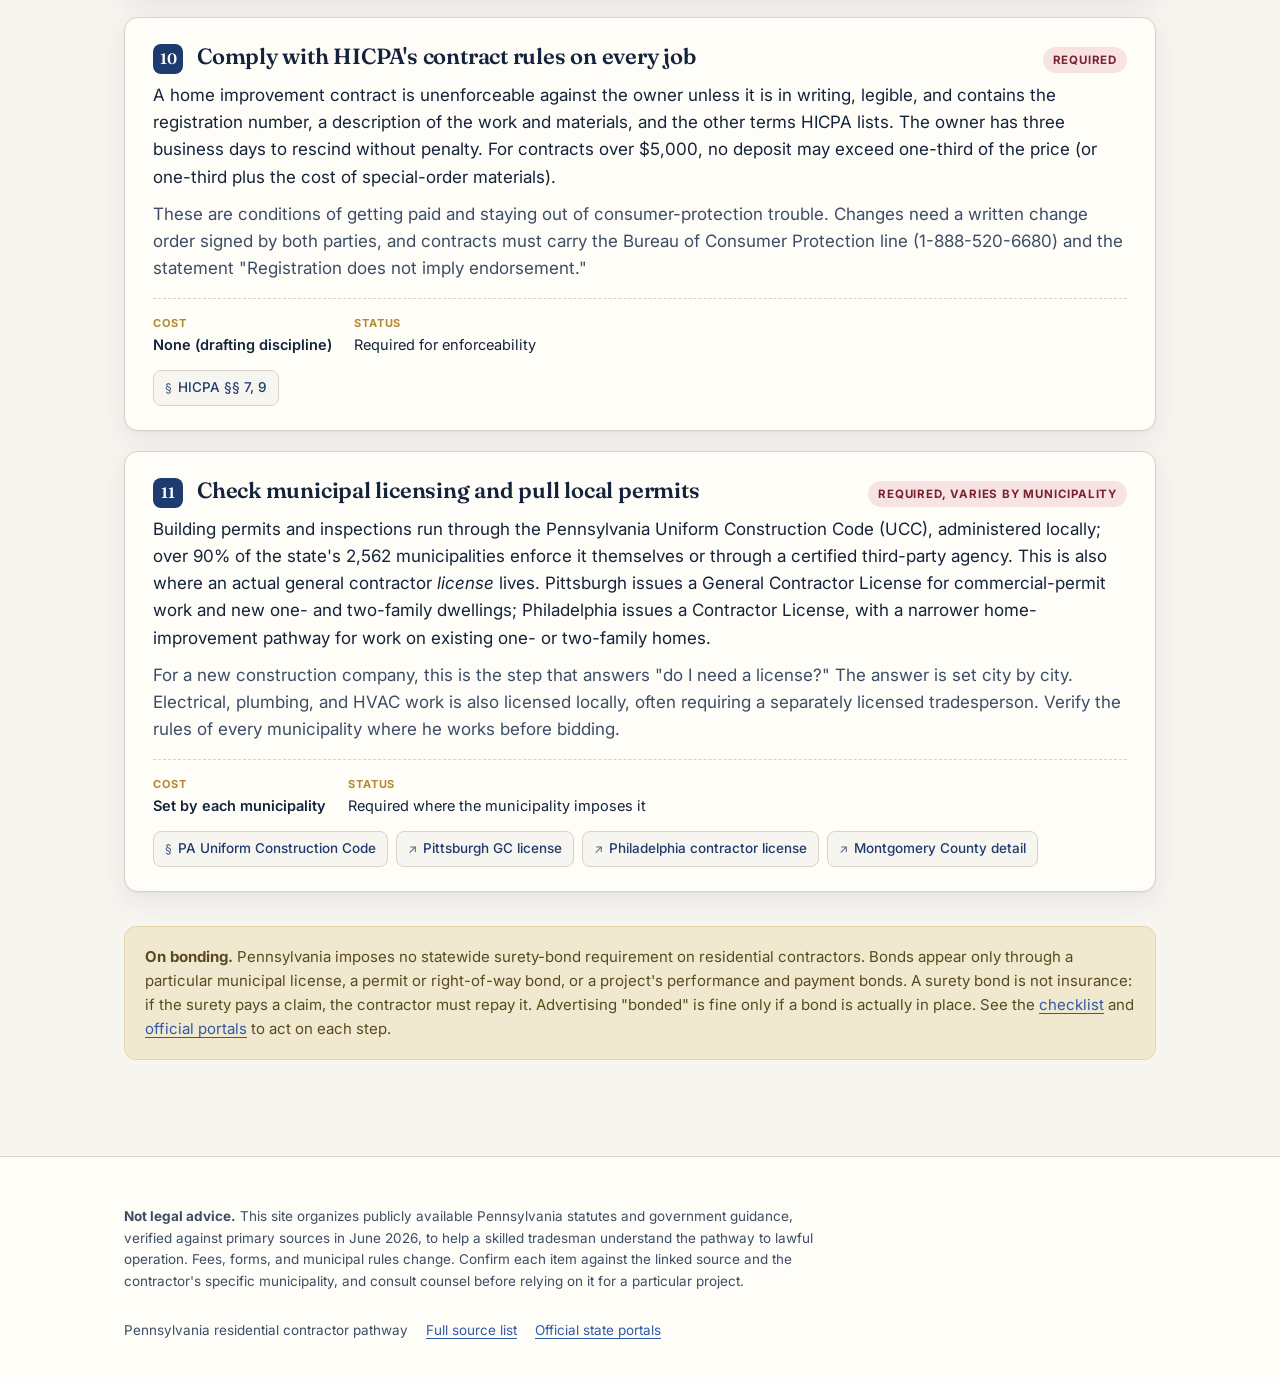
==== commit 493ca53b: "Add Montgomery County feature and AG HIC application walkthrough with required-documents to-do" ====
--- a/index.html
+++ b/index.html
@@ -17,6 +17,8 @@
     <button class="nav-toggle" aria-expanded="false" aria-label="Menu">Menu</button>
     <nav class="nav">
       <a href="index.html">Pathway</a>
+      <a href="hic-application.html">AG Walkthrough</a>
+      <a href="montgomery.html">Montgomery County</a>
       <a href="pathways.html">Official Portals</a>
       <a href="checklist.html">Checklist</a>
       <a href="sources.html">Sources</a>
@@ -107,6 +109,7 @@
         <div class="meta"><div><span class="label">Cost</span><span class="cost">$100, non-refundable, every 2 years</span></div><div><span class="label">Status</span>Required at or above $5,000/year</div></div>
         <div class="links">
           <a class="src action" href="https://hic.attorneygeneral.gov/" target="_blank" rel="noopener">Register at the AG portal</a>
+          <a class="src" href="hic-application.html">Application walkthrough &amp; documents</a>
           <a class="src" href="https://www.attorneygeneral.gov/resources/home-improvement-contractor-registration/contractor-frequently-asked-questions/" target="_blank" rel="noopener">AG registration FAQ</a>
           <a class="src doc" href="https://www.legis.state.pa.us/WU01/LI/LI/US/HTM/2008/0/0132..HTM" target="_blank" rel="noopener">HICPA &sect;&sect; 2, 3, 5, 6</a>
         </div>
@@ -181,6 +184,7 @@
           <a class="src doc" href="https://www.pa.gov/agencies/dli/programs-services/labor-management-relations/bureau-of-occupational-and-industrial-safety/uniform-construction-code-home" target="_blank" rel="noopener">PA Uniform Construction Code</a>
           <a class="src" href="https://www.pittsburghpa.gov/Business-Development/Permits-Licenses-and-Inspections/Licenses/Contractor-Licenses/General-Contractor-Licenses" target="_blank" rel="noopener">Pittsburgh GC license</a>
           <a class="src" href="https://www.phila.gov/services/permits-violations-licenses/get-a-license/trade-licenses/get-a-contractor-license/" target="_blank" rel="noopener">Philadelphia contractor license</a>
+          <a class="src" href="montgomery.html">Montgomery County detail</a>
         </div>
       </article>
 
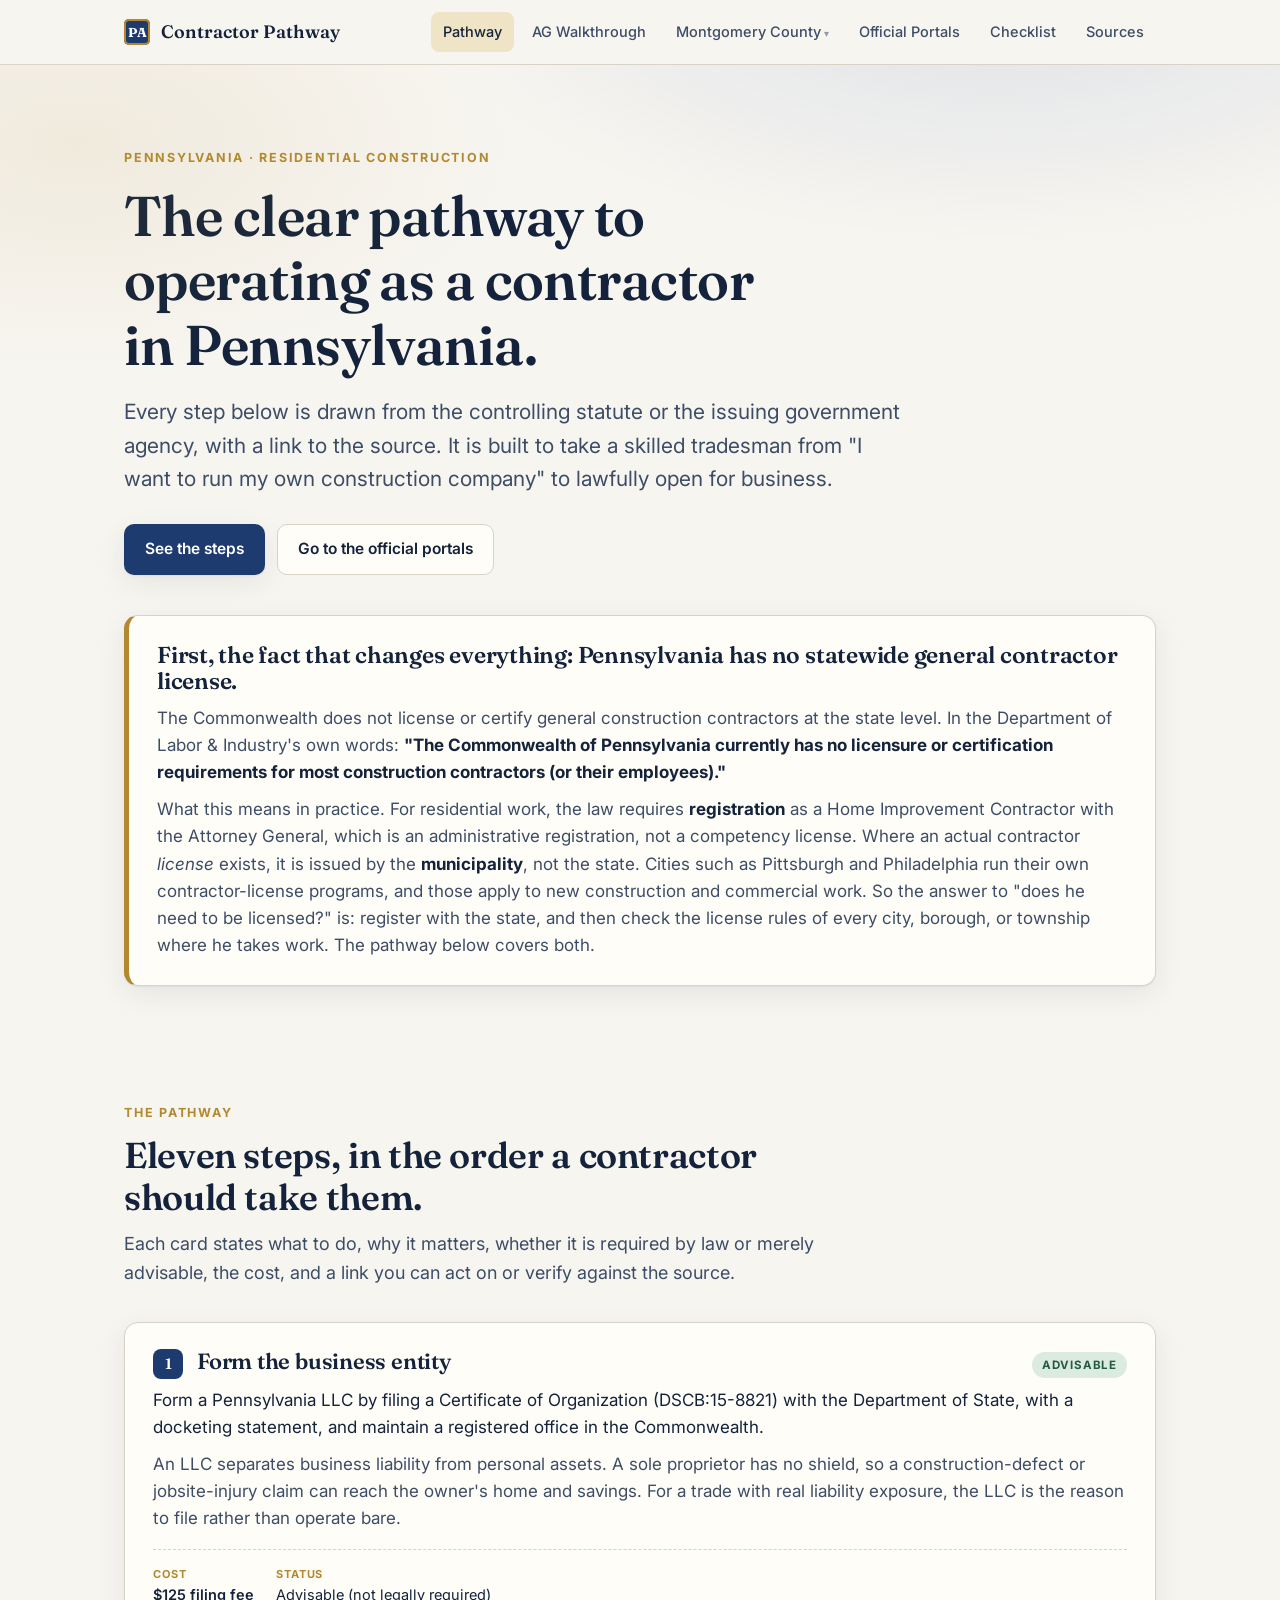
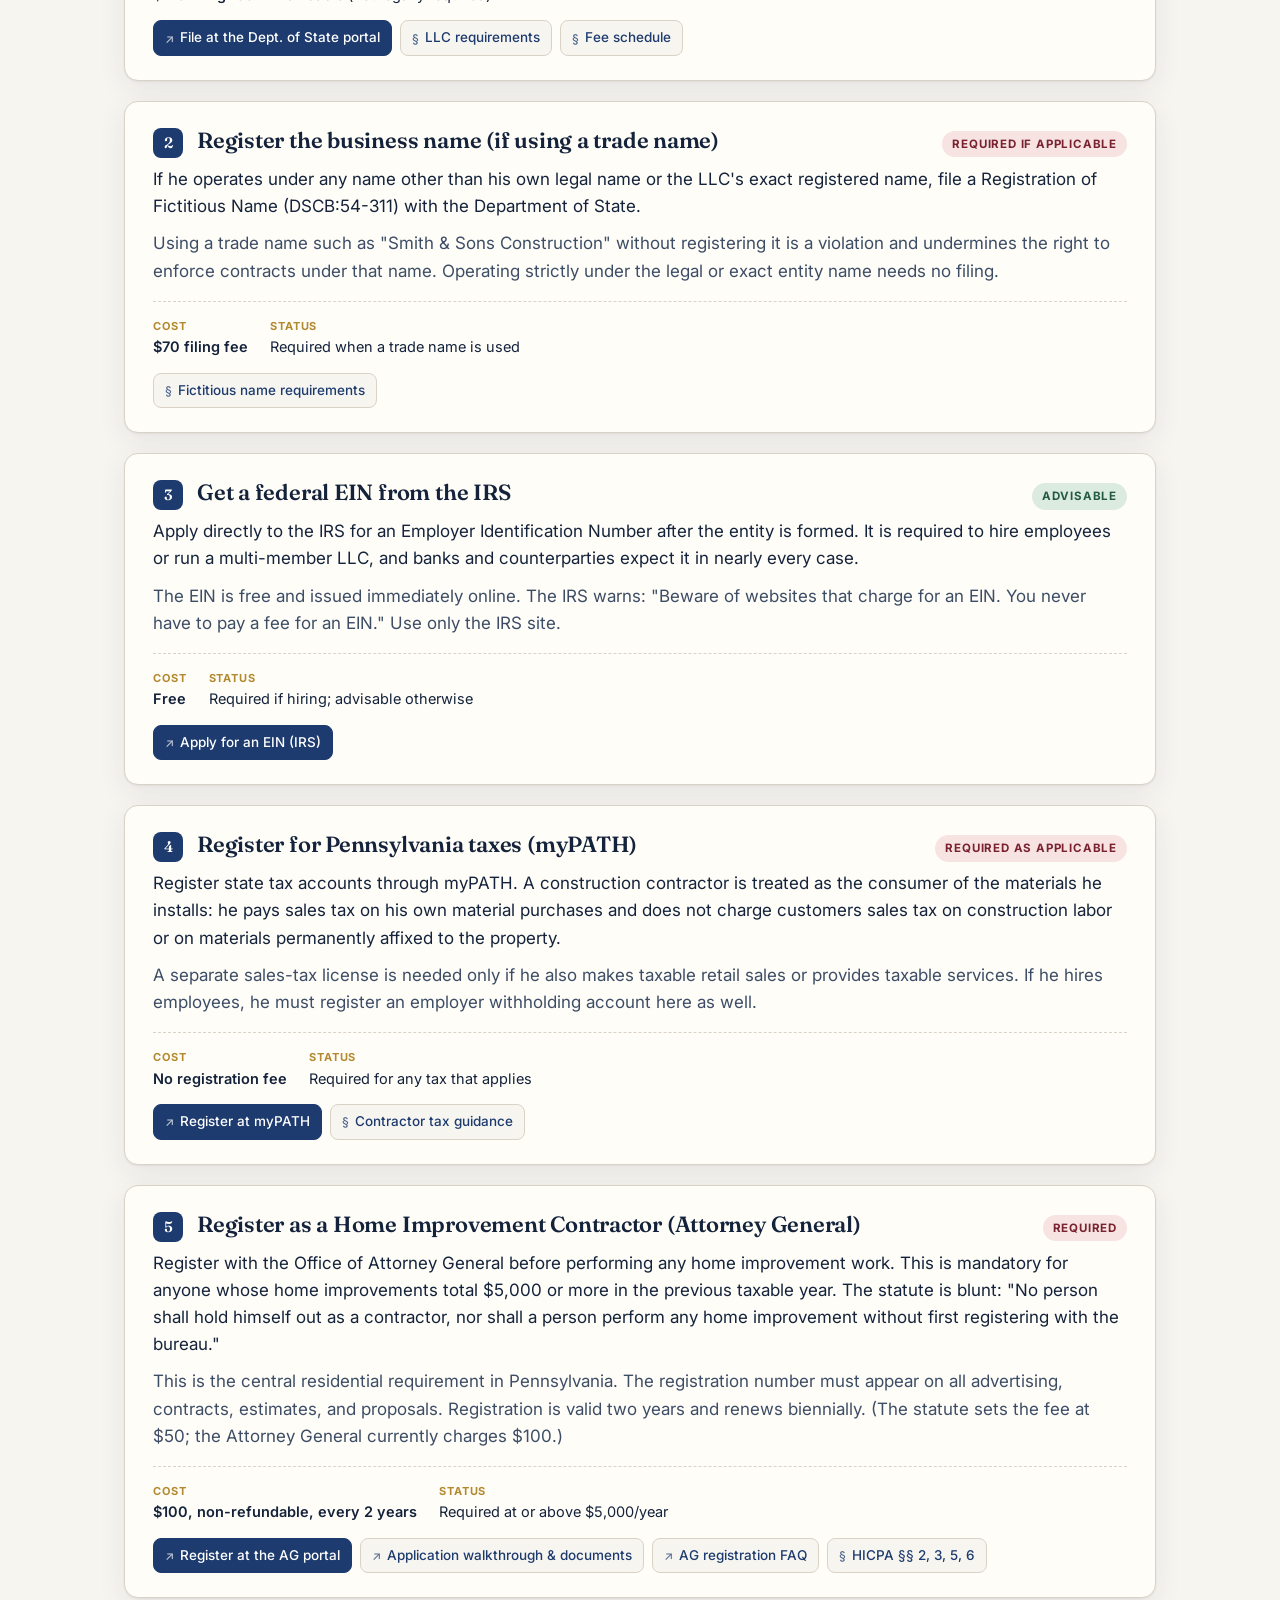
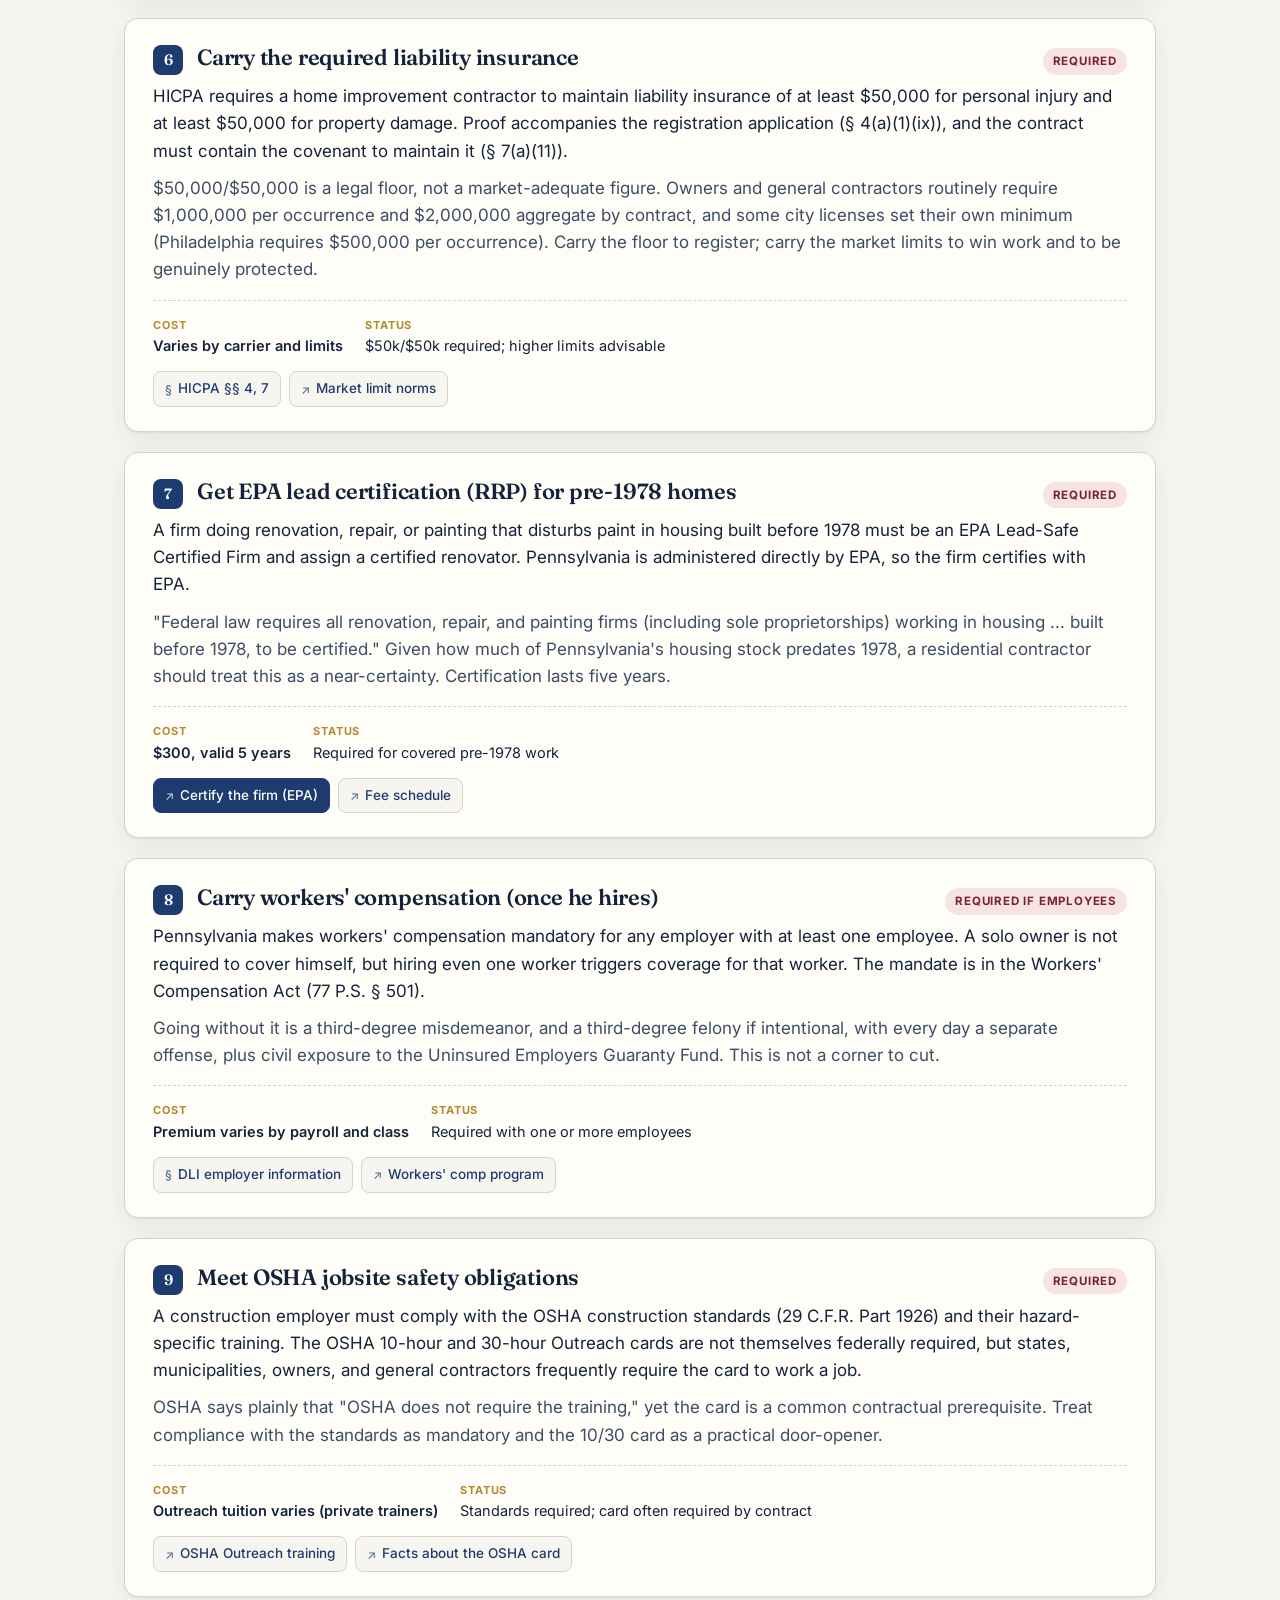
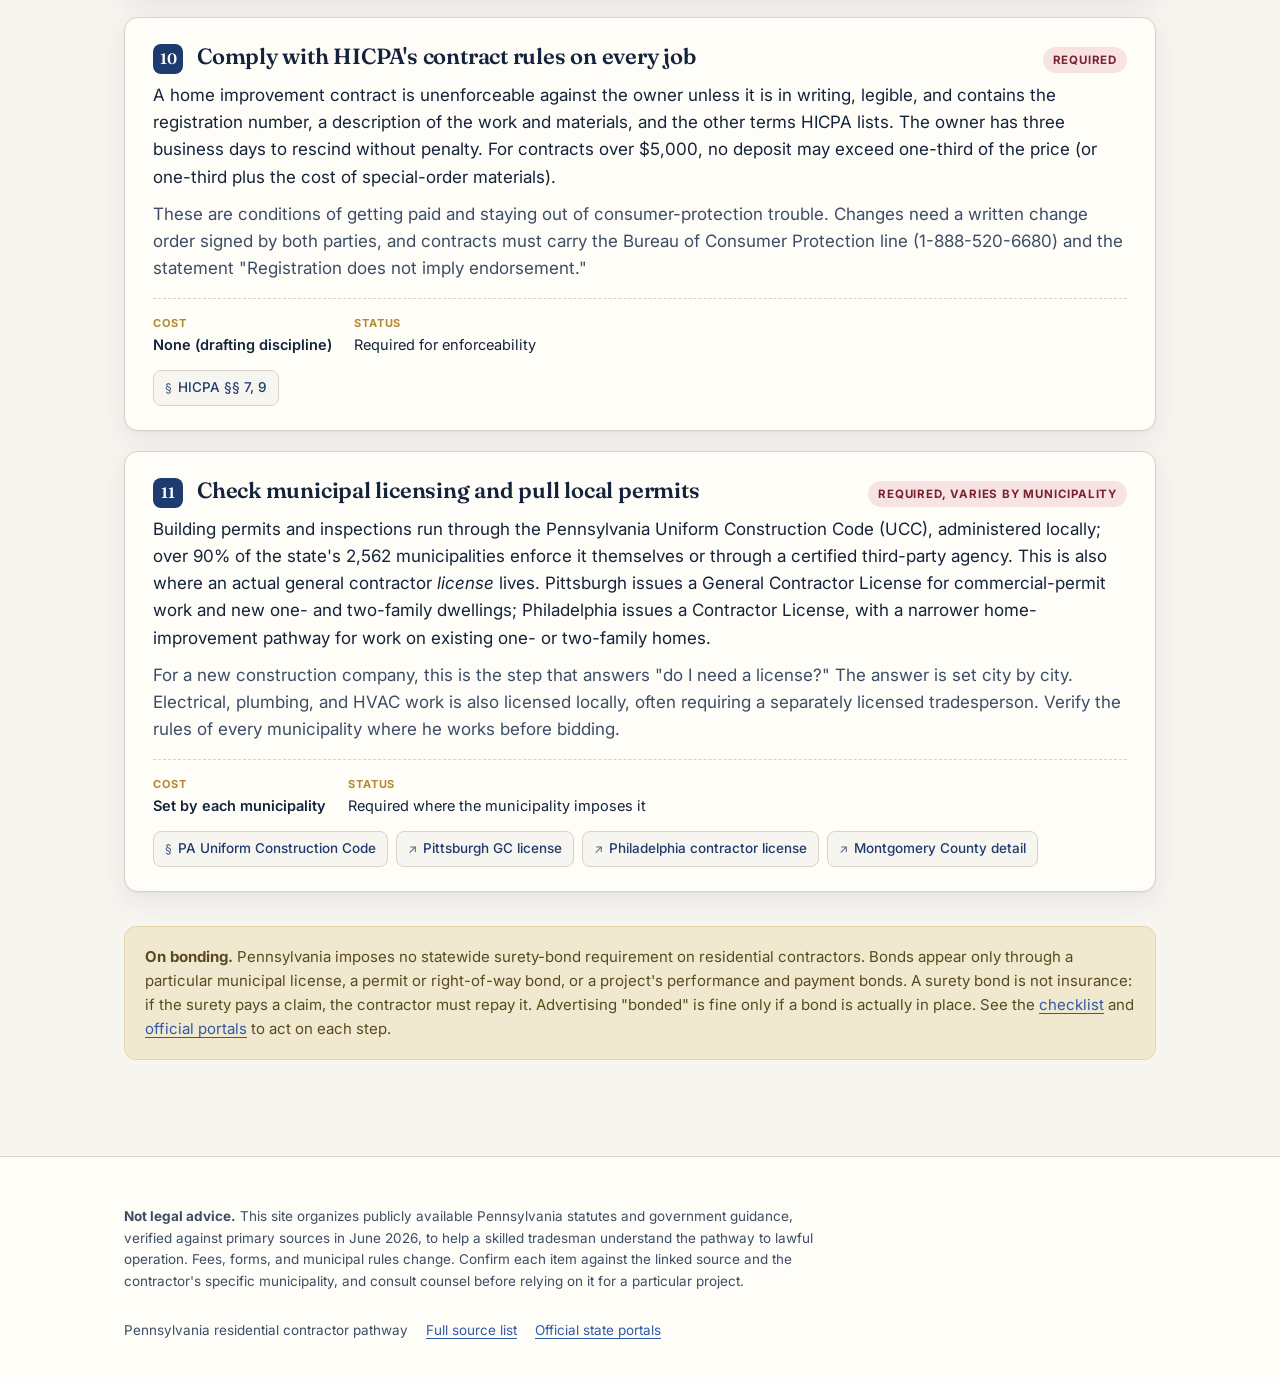
==== commit 43e54ba3: "Menu: add Montgomery County dropdown with Plymouth Meeting on every page" ====
--- a/index.html
+++ b/index.html
@@ -18,7 +18,12 @@
     <nav class="nav">
       <a href="index.html">Pathway</a>
       <a href="hic-application.html">AG Walkthrough</a>
-      <a href="montgomery.html">Montgomery County</a>
+      <div class="nav-group">
+        <a href="montgomery.html" class="nav-group-top">Montgomery County</a>
+        <div class="nav-sub">
+          <a href="montgomery.html#plymouth">Plymouth Meeting</a>
+        </div>
+      </div>
       <a href="pathways.html">Official Portals</a>
       <a href="checklist.html">Checklist</a>
       <a href="sources.html">Sources</a>
--- a/assets/css/styles.css
+++ b/assets/css/styles.css
@@ -210,6 +210,24 @@
   body { font-size: 16px; }
 }
 
+/* ---------- Nav dropdown (localities) ---------- */
+.nav-group { position: relative; display: flex; align-items: center; }
+.nav-group-top::after { content: " \25BE"; font-size: 10px; opacity: .55; }
+.nav-sub {
+  position: absolute; top: calc(100% + 4px); left: 0; min-width: 200px;
+  background: var(--paper-2); border: 1px solid var(--line); border-radius: 10px;
+  box-shadow: var(--shadow); padding: 6px; display: none; z-index: 60;
+}
+.nav-group:hover .nav-sub, .nav-group:focus-within .nav-sub { display: block; }
+.nav-sub a { display: block; white-space: nowrap; padding: 8px 12px; border-radius: 8px; font-size: 14px; color: var(--ink-soft); }
+.nav-sub a:hover { background: var(--gold-soft); color: var(--ink); }
+
+@media (max-width: 720px) {
+  .nav-group { flex-direction: column; align-items: stretch; }
+  .nav-sub { position: static; display: block; box-shadow: none; border: none; padding: 0 0 4px 14px; min-width: 0; background: transparent; }
+  .nav-group-top::after { content: ""; }
+}
+
 /* ---------- Print (checklist friendly) ---------- */
 @media print {
   .topbar, .cta-row, footer .meta-row, .nav-toggle, .no-print { display: none !important; }
